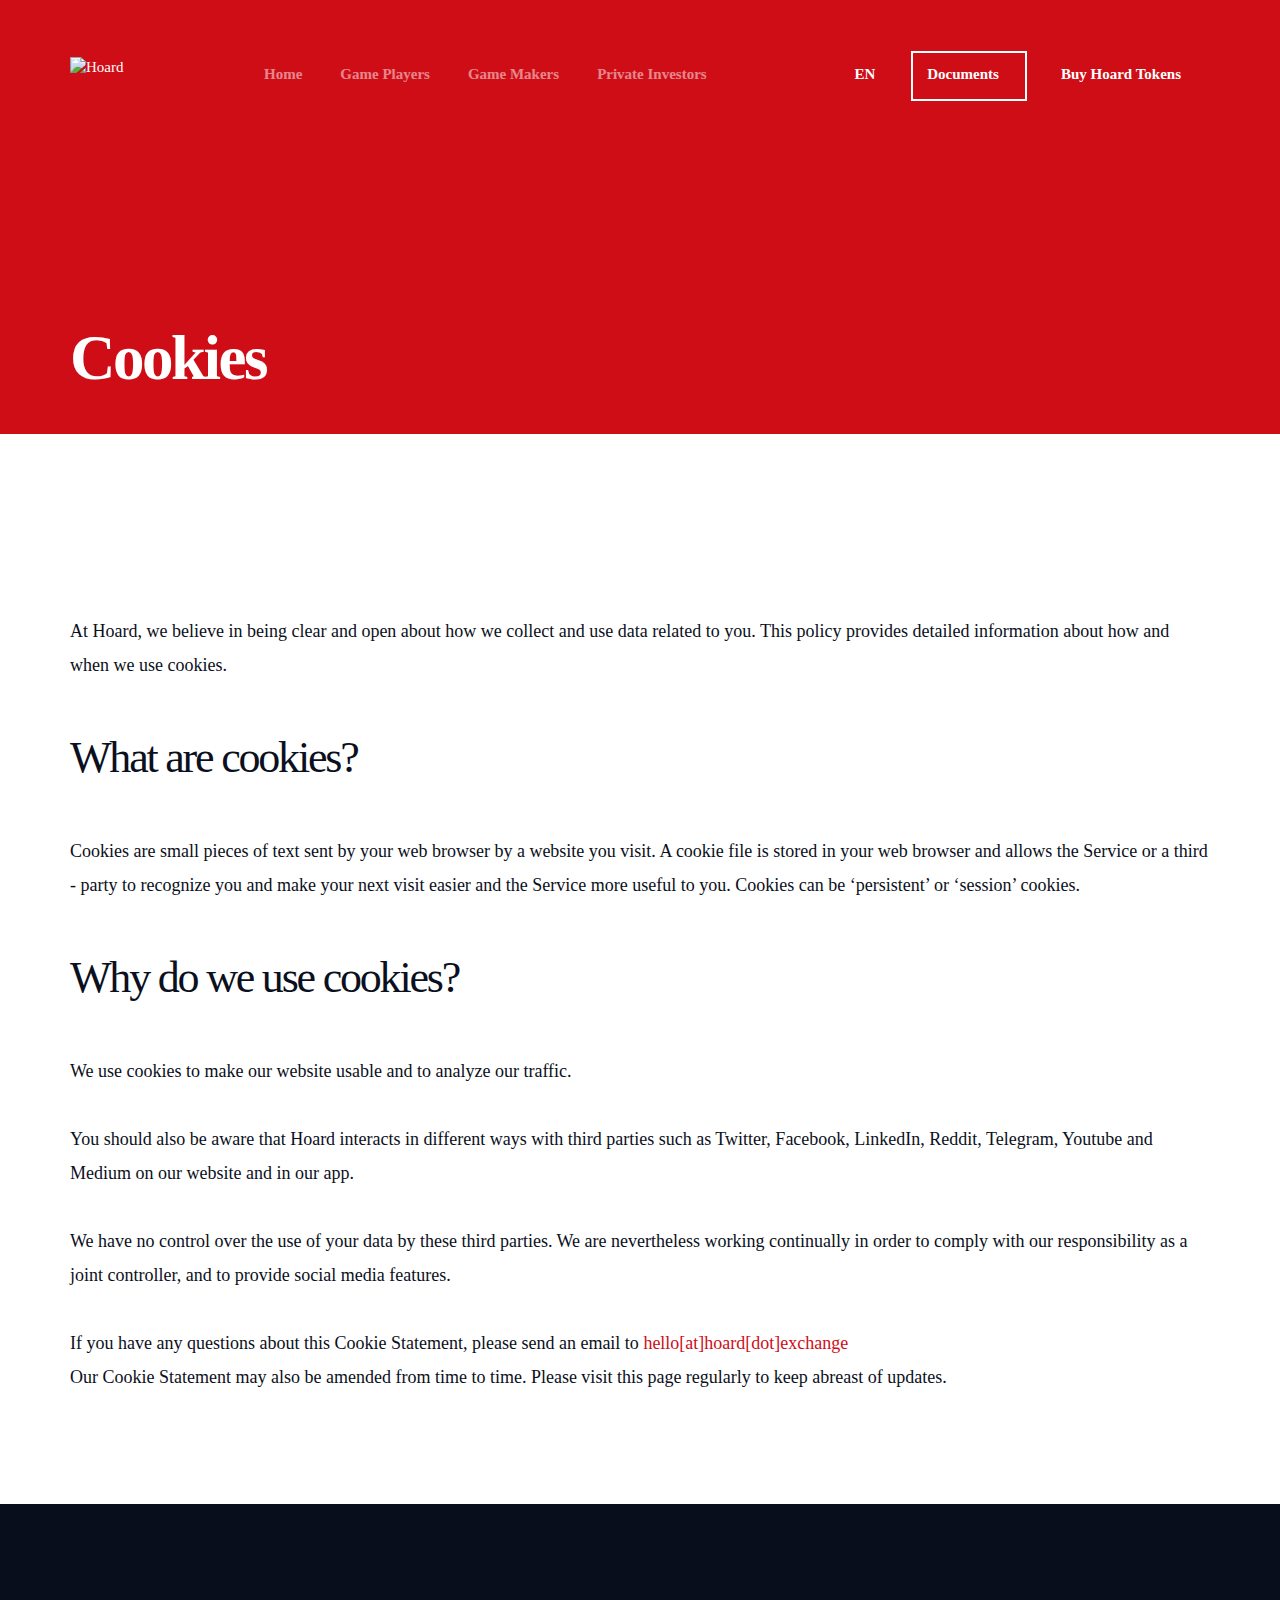
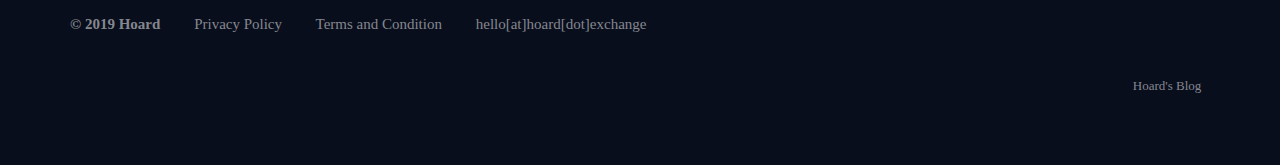
==== cookies.html @ 41c1d2f7 "Add files via upload" ====
<!DOCTYPE html>
<html lang="en">

<head>

	<!-- Google Analytics -->
	<script async src="https://www.googletagmanager.com/gtag/js?id=UA-107503996-1"></script>
	<script>
		window.dataLayer = window.dataLayer || [];
		function gtag(){dataLayer.push(arguments);}
		gtag('js', new Date());
		gtag('config', 'UA-107503996-1');
	</script>

	<meta charset="utf-8">
	<meta http-equiv="X-UA-Compatible" content="IE=edge">
	<meta name="viewport" content="width=device-width, initial-scale=1">
	<meta name="author" content="">
	<title>Hoard</title>
	
	<!-- Bootstrap Core CSS -->
	<link href="css/bootstrap.min.css" rel="stylesheet">
	<link rel="stylesheet" href="https://use.fontawesome.com/releases/v5.6.3/css/all.css" integrity="sha384-UHRtZLI+pbxtHCWp1t77Bi1L4ZtiqrqD80Kn4Z8NTSRyMA2Fd33n5dQ8lWUE00s/" crossorigin="anonymous">
	<link href="js/owlcarousel/owl.carousel.min.css" rel="stylesheet">
	<link href="js/owlcarousel/owl.theme.default.min.css" rel="stylesheet">
	<link href="js/animate-it/animations.css" rel="stylesheet">

	<link href="css/main.css" rel="stylesheet">
	<link href="css/responsive.css" rel="stylesheet">
	
	<!-- HTML5 Shim and Respond.js IE8 support of HTML5 elements and media queries -->
	<!--[if lt IE 9]>
		<script src="https://oss.maxcdn.com/libs/html5shiv/3.7.0/html5shiv.js"></script>
		<script src="https://oss.maxcdn.com/libs/respond.js/1.4.2/respond.min.js"></script>
	<![endif]-->
</head>



<body class="subpage other">

	<!-- HEAD -->
	<div class="head-additional-bg">
	<div class="head dark">

		<!-- Navigation -->
		<nav class="navbar" role="navigation" id="mainNav" data-spy="affix" data-offset-top="10">
			<div class="container">
				
				<div class="navbar-header animatedParent">
					<a class="logo animated fadeInDown" href="index.html">
						<img src="images/logo.png" alt="Hoard">
					</a>
					<a class="navbar-toggle"> 
						<img src="images/mobile_menu.svg" alt="">
					</a>
				</div>
				
				<!-- Menu -->
				<div class="collapse navbar-collapse" id="menu-collapse">
					<ul class="menu nav navbar-nav">
						<li><a href="index.html" lang="en">Home</a></li>
						<li><a href="players.html" lang="en">Game Players</a></li>
						<li><a href="devs.html" lang="en">Game Makers</a></li>
						<li><a href="invest.html" lang="en">Private Investors</a></li>
					</ul>
					<ul class="menu menu-actions nav navbar-nav">

						<li>
								<a data-toggle="dropdown"><span class="currentLangName">EN</span> <i class="glyphicon glyphicon-triangle-bottom"></i></a>
								<ul class="dropdown-menu">
									<li class="lang" data-lang="en"><a>EN</a></li>
									<li class="lang" data-lang="ch"><a>CH</a></li>
									<li class="lang" data-lang="ru"><a>RU</a></li>
									<li class="lang" data-lang="jp"><a>JP</a></li>
									<li class="lang" data-lang="ko"><a>KO</a></li>
									<li class="lang" data-lang="ar"><a>AR</a></li>
								</ul>
						</li>

						<li>
							<div class="dropdown">
								<a class="button button-sm button-border button-border-light" data-toggle="dropdown" lang="en">Documents <i class="glyphicon glyphicon-triangle-bottom"></i></a>
								<ul class="dropdown-menu">
									<li><a href="files/hoard-whitepaper.pdf" lang="en">Whitepaper</a></li>
									<li><a href="files/hoard-onepager.pdf" lang="en">Onepager</a></li>
								</ul>
							</div>
						</li>
						<li><a class="button button-sm" lang="en">Buy Hoard Tokens</a></li>
					</ul>
				</div>
				
			</div>
		</nav>
		
		
		<!-- Banner -->
		<div class="banner animatedParent">
			<div class="container animated fadeIn">
			
				<div class="row">
				
					<div class="col-lg-6">
						<h1 class="slogan">
							<span class="secondary color" lang="en">Cookies</span>							
						</h1>							
					</div>
					
				</div>

			</div>			
		</div>	
		

		
		
	</div>
	</div>
	


	<section class="plain-text">
		<div class="container font-xl">
			
			<p class="font-xl">
				At Hoard, we believe in 
				being clear and open about how we collect and use data related to you. This 
				policy provides detailed information about how and when we use cookies.			
			</p>
		
			<h2 lang="en">What are cookies?</h2>
			
			<p class="font-xl">
				Cookies are small pieces of text sent by your web browser by a website you visit. A cookie file is  stored in your web browser and allows the Service or a third - party to recognize you and make your 
				next visit easier and the Service more useful to you. Cookies can be ‘persistent’ or ‘session’ cookies.
			</p>
			
			<h2 lang="en">Why do we use cookies?</h2>
			
			<p class="font-xl">
				We use cookies to make our website usable and to analyze our traffic.<br><br>
				You should also be aware that Hoard interacts in different ways with third parties such as Twitter,
				Facebook, LinkedIn, Reddit, Telegram, Youtube and Medium on our website and in our app.<br><br>
				We have no control over the use of your data by these third parties. We are nevertheless working
				continually in order to comply with our responsibility as a joint controller, and to provide social media features.<br><br>
				If you have any questions about this Cookie Statement, please send an email to <a class="email">hello[at]hoard[dot]exchange</a> <br>
				Our Cookie Statement may also be amended from time to time. Please visit this page regularly to  keep abreast of updates.				
			</p>

		</div>
	</section>
	





	<!-- FOOTER -->
	<footer class="dark">

		<div class="links">
			<div class="container">
				<div class="row">
					<div class="col-md-8 col-copy">
						<span>&copy; 2019 Hoard</span> <a href="privacy.html" lang="en">Privacy Policy</a> <a href="cookies.html" lang="en">Terms and Condition</a> <a class="email">hello[at]hoard[dot]exchange</a>
					</div>
					<div class="col-md-4 col-social">
						<a target="_blank" href="https://facebook.com/hoardexchange"><img src="images/social-facebook.svg" alt=""></a>
						<a target="_blank" href="https://github.com/hoardexchange"><img src="images/social-github.svg" alt=""></a>
						<a target="_blank" href="https://bitcointalk.org/index.php?action=profile;u=2579857"><img src="images/social-bitcointalk.png" alt=""></a>									
						<a target="_blank" href="https://www.reddit.com/r/HoardEx"><img src="images/social-reddit.svg" alt=""></a>
						<a target="_blank" href="https://twitter.com/@hoardexchange"><img src="images/social-twitter.svg" alt=""></a>
						<a target="_blank" href="https://t.me/@hoardexchange"><img src="images/social-telegram.svg" alt="" style="max-height:18px;"></a>
						<a target="_blank" href="https://discord.gg/KqV3fXT"><img src="images/social-discord.svg" alt=""></a>
						<a target="_blank" href="https://linkedin.com/company/hoardexchange"><img src="images/social-linkedin.svg" alt=""></a>
						<a target="_blank" href="https://www.youtube.com/channel/UCPOTg9f_-N29fCFmWVMgfjg"><img src="images/social-youtube.svg" alt=""></a>
						<br><br><br>
						<a target="_blank" href="https://blog.hoard.exchange/" class="textlink"><span lang="en">Hoard's Blog</span> <img src="images/social-medium.svg" alt="" style="max-height:16px;"></a>
					</div>
				</div>

			</div>
		</div>

	</footer>




	<script src="js/jquery.js"></script> 
	<script src="https://cdnjs.cloudflare.com/ajax/libs/jquery-easing/1.4.1/jquery.easing.min.js"></script>
	<script src="js/bootstrap.min.js"></script>
	<script src="js/owlcarousel/owl.carousel.min.js"></script>
	<script src="js/animate-it/css3-animate-it.js"></script>

	<script src="js/jquery-lang/js.cookie.js" charset="utf-8" type="text/javascript"></script>
	<script src="js/jquery-lang/jquery-lang.js" charset="utf-8" type="text/javascript"></script>
	<script src="js/jquery-lang/lang-ru.js" charset="utf-8" type="text/javascript"></script>
	<script src="js/jquery-lang/lang-jp.js" charset="utf-8" type="text/javascript"></script>
	<script src="js/jquery-lang/lang-ch.js" charset="utf-8" type="text/javascript"></script>
	<script src="js/jquery-lang/lang-ko.js" charset="utf-8" type="text/javascript"></script>
	<script src="js/jquery-lang/lang-ar.js" charset="utf-8" type="text/javascript"></script>
	
	<script src="js/main.js"></script> 


</body>


</html>
---- css/main.css ----
/* ----------------------------------------------------------------------------------------------------------------------------- */
/* TYPO */
/* ----------------------------------------------------------------------------------------------------------------------------- */


@font-face {
    font-family: Sofia;
    src: url("../fonts/Sofia_Pro_Regular.otf") format("opentype");
}
@font-face {
    font-family: Sofia;
    font-weight: 600;
    src: url("../fonts/Sofia_Pro_SemiBold.otf") format("opentype");
}
@font-face {
    font-family: Sofia;
    font-weight: 900;
    src: url("../fonts/Sofia_Pro_Bold.otf") format("opentype");
}



.font-m {
	font-size: 13px;
}
.font-l {
	font-size: 15px;
	line-height: 32px;
}
.font-xl {
	font-size: 18px;
	line-height: 34px;
}
.font-xxl {
	font-size: 40px;
	letter-spacing: -0.022em;
}



.semi-bold {
    font-weight: 600;
}
.bold, .strong {
    font-weight: 900;
}


.header-mixed {
	margin-bottom: 50px;
}
.header-mixed h2 {
	margin-bottom: -25px;
}



h1 {
	font-size: 63px;
	letter-spacing: -0.05em;
}
h2 {
	font-size: 44px;
	line-height: 52px;
	letter-spacing: -0.05em;
}
h3 {
	font-size: 28px;
	line-height: 36px;
	font-weight: 600;
	letter-spacing: -0.025em;
}
h4 {
	font-size: 26px;
	line-height: 32px;
	letter-spacing: -0.025em;
}



.h5-muted {
	line-height: 24px;
	font-size: 14px;
	letter-spacing: 0.2em;
	color: #C2C3C7;	
	text-transform: uppercase;
	font-weight: 900;
}
.h5-muted-square {
	line-height: 10px;
	font-size: 14px;
	letter-spacing: 0.2em;
	color: #C2C3C7;	
	text-transform: uppercase;
	font-weight: 900;
	height: 10px;
	border-left: 4px solid #CE0D17;
	padding-left: 18px;
	margin-bottom: 30px;
}




p {
	line-height: 37px;
	font-size: 17px;
}


.dark, .dark a {
	color: #fff;
}




.color, em {
	color: #CE0D17;
}
em {
	font-style: normal;
}
.muted-1 {
	color: #0B1020;
	opacity: 0.7;
}
.muted-2 {
	color: #85878F;
}
.muted-3 {
	color: #C2C3C7;
}









/* ----------------------------------------------------------------------------------------------------------------------------- */
/* GLOBAL */
/* ----------------------------------------------------------------------------------------------------------------------------- */

html, body {
	font-family: 'Sofia';
	webkit-tap-highlight-color: #f00;
	line-height: 20px;
	font-size: 15px;
	color: #0B1020;
	background: none;
}
body { 
	font-size: 100%; 
}
::-moz-selection {
  text-shadow: none;
  background: #CE0D17;
	color: #fff;
}
::selection {
  text-shadow: none;
  background: #CE0D17;
	color: #fff;
}
img::selection {
  background: transparent;
}
img::-moz-selection {
  background: transparent;
}
img { 
	max-width: 100%; 
	height: auto;  
	border: 0; 
	-ms-interpolation-mode: bicubic; 
	transition:all 0.3s ease-in-out 0s; 
	-webkit-transition:all 0.3s ease-in-out 0s; 
}
a {
	cursor: pointer;
	color: #CE0D17;
	text-decoration: none;
	transition: all 0.3s; 
	-webkit-transition: all 0.3s; 
}
a:hover {
	color: #CE0D17;
}


.no-transition {
  -webkit-transition: height 0.01s !important;
  -moz-transition: height 0.01s !important;
  -ms-transition: height 0.01s !important;
  -o-transition: height 0.01s !important;
  transition: height 0.01s !important;
}





/* ----------------------------------------------------------------------------------------------------------------------------- */
/* COMMON ELEMENTS */
/* ----------------------------------------------------------------------------------------------------------------------------- */


button {
	border: none;
}



/* --------- BUTTONS --------- */
.text-link {
	font-size: 15px;
	letter-spacing: 0.15em;
	font-weight: 900;
	text-transform: uppercase;
	padding-bottom: 8px;
	border-bottom: 1px dotted #CE0D17;
	display: inline-block;
	cursor: pointer;
}
.text-link:hover {
	border-bottom: 3px solid #CE0D17;
	text-decoration: none;
	transition: all 0.1s; 	
	-webkit-transition: all 0.1s;
	margin-bottom: -2px;
}




.button {
	display: inline-block;
	height: 50px;
	font-weight: 900;
	padding: 15px 23px 14px 23px;
	color: #fff;
	font-size: 18px;
	background: #CE0D17;
	cursor: pointer;
	transition: 0.5s all;
}
.button:hover {
	color: #fff;
	text-decoration: none;
	background-color: #000;
}


.button-light {
	background: #fff;
	color: #CE0D17 !important;
}
.button-light:hover {
	background: #000;
	color: #fff;
}


.button-border {
	border: 2px solid #CE0D17;
	background: none;
	color: #CE0D17;
}
.button-border-light {
	border: 2px solid #fff;
	color: #fff;
}
.button-border:hover {
	background: #CE0D17;
	color: #fff;
}

.button-arrow-right {
	background: url('../images/button-arrow-right.svg') right 24px top 52% no-repeat #CE0D17;
	padding-right: 104px;
}
.button-arrow-right:hover {
	animation: ButtorArrowLeftRight 1s linear infinite;	
}
.button-arrow-down {
	background: url('../images/button-arrow-down.svg') right 24px top 52% no-repeat #CE0D17;
	padding-right: 104px;
}
.button-arrow-down:hover {
	animation: ButtorArrowUpDown 1s linear infinite;	
}




.button-xxl {
	min-height: 79px;
	height: auto;
	font-size: 26px;
	font-weight: 600;
	letter-spacing: -0.04em;
	padding: 27px 130px 26px 130px;
}
.button-sm {
	font-size: 15px;
	font-weight: 600;
	padding-top: 13px !important;
}
.button-border.button-sm {
	padding-top: 11px  !important;
}



/* dorpdown button */
.nav .open > a, .nav .open > a:focus, .nav .open > a:hover {
	background: inherit;
	border-color: inherit;
}
.dropdown-menu {
	border-radius: 0;
	background: #CE0D17;
	margin-left: 10px;
	padding: 3px 0 4px 0;
	box-shadow: none !important;
	left: auto;
	right: 0;
}
.menu .dropdown-menu {
	margin-right: 10px;
}
.dropdown-menu li a,
.menu .dropdown-menu li a {
	margin: 0;
	padding: 15px 20px;
	font-weight: 600;
	color: #fff;
}
.dropdown-menu li a:hover {
	color: #fff;
	background: #AE0808;
}
.dropdown i {
	font-size: 8px;
	margin-left: 2px;
	vertical-align: 19%;
}



@keyframes ButtorArrowLeftRight {
  0%, 100% {
		background-position: right 24px top 52%;
  }
  50% {
		background-position: right 14px top 52%;
  }
}
@keyframes ButtorArrowUpDown {
  0%, 100% {
		background-position: right 24px top 42%;
  }
  50% {
	background-position: right 24px top 62%;
  }
}







/* --------- FORMS --------- */
input {
	border: 2px solid #F4F4F5;
	height: 60px;
	color: #0B1020;
	font-size: 15px;
	padding: 24px;
	margin: 0 16px 32px 0;
}



/* --------- BOX 3D --------- */
.box3d {
  position: relative;
	margin-bottom: 70px;
	display: block;
}
.box3d:after,
.box3d:before {
  content: '';
  position: absolute;
}
.box3d:after {
  width: 100%;
  height: 20px;
  left: 10px;
  bottom: 0;
  transform: translatey(100%) skewx(45deg);
  background: #E0E2E5;
}
.box3d:before {
  width: 20px;
  height: 100%;
  right: 0;
  transform: translatex(100%) skewy(45deg);
  top: 10px;
  background: #f9f6f6;
}
.box3d:hover:before,
.box3d:hover:after {
	transition:all 0.2s; 
	-webkit-transition:all 0.2s; 
  background: #CE0D17;
}
.box3d:hover:before {
  background: #FF4040;
}
.box3d .content {
	padding: 40px 30px;
}

.box3d h4 {
	font-weight: 600;
	line-height: 26px;
	padding-bottom: 8px;
}
.box3d h4.primary {
	font-weight: 900;
	color: #CE0D17;
}
.box3d .text-link {
	margin-top: 50px;
}

/* color */
.box3d-color {
	border-left: 1px solid #faf8f8;
	border-top: 1px solid #faf8f8;
}
.box3d-color:before {
  background: #FF4040;
}
.box3d-color:after {
  background: #CE0D17;
}
.box3d-color:hover:before {
  background: #FF4040;
}










/* --------- MODAL --------- */
.modal {
	text-align: center;
	z-index: 20002;
}
.modal-backdrop {
	z-index: 20001
}
.modal-dialog {
	text-align: center;
	display: inline-block;
	width: auto;
	max-width: 60vw;
	margin-top: 10vh;
}
.modal.modal-processStepsExist .modal-dialog {
}
.modal-backdrop.in {
	opacity: 0.9;
	background: #0B1020;
}
.modal-content {
	box-shadow: none;
	border: none;
	background: none;
	padding: 0;
	margin: 0;
}
.modal-body {
	margin: 0 auto;
	padding: 0;
	width: 100%;
}
.modal-header {
	padding: 0;
	border: none;
	min-height: 0;
}
.close-modal {
  position: fixed !important;
  width: 52px;
  height: 52px;
  background-color: transparent;
  top: 15px;
  right: 15px;
  cursor: pointer;
	z-index: 10000000;
	background: #CE0D17;
	border-radius: 80px;
}
.close-modal .lr {
  height: 35px;
  width: 3px;
  margin-left: 25px;
	margin-top: 8px;
  background-color: #fff;
  -ms-transform: rotate(45deg);
  -webkit-transform: rotate(45deg);
  transform: rotate(45deg);
  z-index: 1051;	
}
.close-modal .lr .rl {
  height: 35px;
  width: 3px;
  background-color: #fff;
  -ms-transform: rotate(90deg);
  -webkit-transform: rotate(90deg);
  transform: rotate(90deg);
  z-index: 1052;
}
.close-modal:hover .lr {
  transition: all 0.25s;
	-webkit-transition: all 0.25s;
  -ms-transform: rotate(225deg);
  -webkit-transform: rotate(225deg);
  transform: rotate(225deg);
}

.modal-white .modal-dialog {
	background: #fff;
	padding: 60px 30px 60px 30px;
	width: 100%;
}

/* coming soon modal */
.soon-msg {
	max-width: 740px;
}
.soon-msg h2 {
	padding-bottom: 60px;	
}
.soon-msg p {
	line-height: 32px;
	padding-bottom: 20px;	
}
.soon-msg .col-social {
}
.soon-msg .col-social a {
	margin: 10px;	
}
.soon-msg .col-social a img {
	height: 20px;
}



/* subscribe modal */
#mc_embed_signup {
	text-align: left;
}
#subscribeModal .modal-dialog, 
#subscribeModal .mailBox
{
	background: #CE0D17;
	padding-top: 30px;
	text-align: left;
}




/* video modal */
.modal video {
	width: 100%;
}
.video-container {
	position: relative;
	padding-bottom: 56.25%;
	padding-top: 30px; height: 0; overflow: hidden;
}

.video-container iframe,
.video-container object,
.video-container embed {
	position: absolute;
	top: 0;
	left: 0;
	width: 100%;
	height: 100%;
}
#videoModal .modal-dialog {
	max-width: 100vw;
	width: 100%;
/*	padding: 10px;
	margin-left: 10px;
	margin-right: 10px;*/
	background: #eee;
	max-width: 1200px;
}





/* --------- TABS --------- */
.nav-tabs {
	margin-bottom: 20px;
	border-bottom: 4px solid #F4F4F5;
}
.nav-tabs > li {
	display: inline-block;
	float: none;
	background: none;
	margin: 0 20px;
	margin-bottom: -4px;
	transition: color 0.3s ease;
	-webkit-transition: color 0.3s ease;
}
.nav-tabs > li:first-child {
}
.nav-tabs > li > a {
	border: none;
	padding: 20px 0;
	color: #85878F;
	transition: color 0.3s ease;
	-webkit-transition: color 0.3s ease;
}
.nav-tabs > li.active {
	border-bottom: 4px solid #CE0D17;
	font-weight: 900;
}
.nav-tabs > li.active a {
	color: #000 !important;
}
.nav-tabs > li.active > a, 
.nav-tabs > li:hover > a 
{
	background: none !important;
	border: none !important;
	box-shadow: none !important;
	opacity: 1;
	color: inherit;
}




/* --------- SIDE NAV --------- */
.nav-side {
	margin-bottom: 40px;
}
.nav-side li {
	border-left: 4px solid #F4F4F5;
}
.nav-side li.active {
	border-left: 4px solid #CE0D17;
}
.nav-side li a {
	padding: 15px 0px 15px 20px;
	font-weight: 400;
	color: #85878F;
}
.nav-side li.active a {
	color: #0B1020;
	font-weight: 900;
}
.nav-side li a:hover, 
.nav-side li a:focus,
.nav-side li a:active
{
	background: none;
}
.nav-side li:hover a {
	color: #000;	
}


/* --------- LISTS --------- */
ul.bullet {
  list-style:none;
  padding-left: 0;
	margin-left: 26px;
}

ul.bullet li {
	list-style: none;
	margin-bottom: 13px;
}
ul.bullet li:before {
	content: '';
	display: inline-block;
	height: 1em;
	width: 26px;
	margin-left: -26px;
	background: url(../images/list-bullet-2.svg) left 5px no-repeat;
}



ul.clean {
  list-style:none;
	padding: 0;
	margin: 0;
}

ul.clean li {
	list-style: none;
	min-height: 40px;
	padding-bottom: 20px;
}






/* --------- OWL SLIDER --------- */
.owl-theme .owl-dots, .owl-theme .owl-nav {
	text-align: left;
	padding-left: 15px;
}
.owl-theme.owl-center .owl-dots, .owl-theme .owl-nav {
	text-align: center;
	padding-left: 0;
}
.owl-theme .owl-dots .owl-dot span {
	background: #CE0D17;
	opacity: 0.2;
}
.owl-theme .owl-dots .owl-dot.active span, .owl-theme .owl-dots .owl-dot:hover span {
	background: #CE0D17;
	opacity: 1;
}
.owl-theme .slide .pic {
	overflow: hidden;
}
.owl-theme .slide:hover img {
  -webkit-transition: 0.5s linear;
  transition: 0.5s linear;
  -webkit-transform: scale(1.1);
          transform: scale(1.1);
}










/* ----------------------------------------------------------------------------------------------------------------------------- */
/* HEAD & NAVIGATION */
/* ----------------------------------------------------------------------------------------------------------------------------- */

.head {
	background: url(../images/head-bg.svg) center bottom no-repeat;
	background-size: cover;
	color: #fff;
	position: relative;
}
.mainpage .head {
	padding-bottom: 185px;
}






/* Navbar */
.navbar {
	margin: 0;
	background: url(../images/head-bg.jpg) center -1px no-repeat;
	font-size: 15px;
	z-index: 1000;
	border-radius: 0;
	width: 100%;
}
.affix {
	transition: all 1s;
	-webkit-transition: all 1s;
}
.navbar.affix-top, .subpage .navbar.affix-top {
	margin-bottom: -100px;
}
.navbar.affix {
	top: 0;
/*	opacity: 0.95;*/
	background: #080C18;
	z-index: 20000;
}
.navbar.affix .container {	
	margin-top: -25px;
	margin-bottom: 25px;
}
.logo {
	float: left;
	height: 40px;
	width: 120px;
	margin-top: 54px;
}
.navbar-toggle {
	margin-top: 38px;
	margin-right: 17px;	
	padding: 0;
	z-index: 2;
}


/* Menu */
.menu {
	margin-left: 50px;
	margin-top: 53px;
	font-weight: 600;
}
.menu li a {
	padding: 10px 14px;
	margin-left: 10px;
	color: #fff;
}
.menu > li > a:focus, 
.menu > li > a:hover {
	background: none;
}
.menu li.active a {
	color: #CE0D17;
}
.menu-actions {
	margin-left: 0;
	float: right;
}
.menu-actions i {
	font-size: 8px;
	margin-left: 2px;
	vertical-align: 19%;
}


.menu .button {
	margin-top: -3px;
}
.menu .button:hover {
	background: #CE0D17;
}
.menu .button-border {
	margin-right: 10px;
}
.menu .button-border:hover {
	background: none;
}



/* VERSION: SUBPAGE */
.players .head {
	background: url(../images/players-head-bg.jpg) right top no-repeat #CE0D17;
	min-height: 688px;
}
.devs .head {
	background: url(../images/devs-head-bg.jpg) right top no-repeat #CE0D17;
	min-height: 688px;
}
.invest .head {
	background: url(../images/invest-head-bg.jpg) right top no-repeat #CE0D17;
	min-height: 688px;
}
.other .head {
  background: #CE0D17;
}
.subpage .navbar {
	margin: 0;
	background: none;
	font-size: 15px;
	z-index: 1000;
	border-radius: 0;
	width: 100%;
}
.subpage .menu:not(.menu-actions) li a {
	opacity: 0.5;
}
.subpage .menu li.active a {
	opacity: 1;
	color: #fff;
}
.subpage .navbar.affix {
	background: #CE0D17;
	opacity: 0.98;	
}












/* ----------------------------------------------------------------------------------------------------------------------------- */
/* BANNER */
/* ----------------------------------------------------------------------------------------------------------------------------- */
.banner {
	padding-top: 217px;
}
.mainpage .banner {
	background: url(../images/head-bg-gradient.svg) bottom -50px right no-repeat
}
.banner .slogan {
	line-height: 68px;
	padding-bottom: 30px;
	font-size: 51px;
	letter-spacing: -0.01em;
}
.banner em {
	font-size: 76px;
	letter-spacing: -0.02em;
	display: block;
}
.tokens h5 {
	color: #fff;
	font-size: 16px;
	margin: 40px 0 28px 5px;
}
.tokens h1 {
	padding: 0;
	margin: 0;
	letter-spacing: -0.03em;
	font-size: 57px;
}
.tokens .button {
	width: 100%;
	text-align: center;
	padding-left: 15px;
	padding-right: 15px;
	margin-top: 16px;
	letter-spacing: normal;
	font-weight: 600;
	margin: 80px 0 0px 0;
}
.tokens .approved {
	text-align: center;
	margin-top: 48px;
}
.approved span {
	font-size: 14px;
	opacity: 0.6;
	padding-left: 5px;
	line-height: 28px;
}
.banner .video {
	margin-top: 90px;
	cursor: pointer;
	position: relative;
}
.play {
	position: absolute;
	height: 64px;
	left: 18px;
	bottom: 12px;
}


.video:hover img {
	filter: brightness(115%);
  -webkit-filter: brightness(115%);	
	transition:all 0.5s; 
}
.banner .tokens {
	margin-top: 23px;
}
.partners {
	padding-top: 60px;
}
.mainpage .partners {
	margin-top: -140px;
}
.partners img {
	padding-right: 40px;
}





/* VERSION: SUBPAGE */
.subpage .banner {
	padding-top: 200px;
}
.subpage .slogan .primary {
	color: #FF9093;
	opacity: 0.9;
	font-size: 26px;
	line-height: 41px;
	padding-bottom: 10px;
}
.subpage .slogan .secondary {
	letter-spacing: -0.04em;
	line-height: 72px;
	font-size: 63px;
	color: #fff;
	font-weight: 900;
	display: block;
}
.subpage .banner .button {
	margin-top: 30px;
	height: auto;
	padding: 21px 60px 21px 60px;
	text-align: center;
}
.devs .banner .button {
	min-width: 396px;
}
.subpage .corner {
	width: 0;
	height: 0;
	border-style: solid;
	border-width: 0 0 244px 412px;
	border-color: transparent transparent #fff transparent;
	position: absolute;
	right: 0;
	bottom: 0;
}
.subpage .corner {
	position: absolute;
	right: 0;
	bottom: 0;
	text-align: right;
}
.subpage .corner .approved {
	max-width: none;
	position: absolute;
	right: 80px;
	bottom: -246px;
	width: 160px;
}
.subpage .corner .approved span {
	line-height: 16px;
	font-weight: 600;
	opacity: 0.8;
	display: block;
	margin-top: 8px;
}








/* [base64] */
/* 																																																					BODY 																																																									*/
/* [base64] */





/* ----------------------------------------------------------------------------------------------------------------------------- */
/* 0. SUBMENU */
/* ----------------------------------------------------------------------------------------------------------------------------- */

.submenuContainer {
	z-index: 10001;
	background: none;
	height: 0 !important;
	min-height: 0;
}
#main-submenu {
	margin-left: -100px;
}
#main-submenu.affix
{
	margin-left: 0px;
	transition: 0.5s all;
}
#main-submenu {
	position: fixed;
	border-left: 1px solid #FF4040;
	border-top: 1px solid #FF4040;
	left: 0;
	width: 40px;
	background: #CE0D17;
	top: 102px;
	height: 100%;
	padding-bottom: 102px;
}
#main-submenu li {
	height: 14%;
  background-color: 272829;
  width: 40px;
	position: relative;
  border-bottom: 1px solid #dd363e;
}
#main-submenu li:last-child {
  border-bottom: none;
}
#main-submenu a  {
	text-align: center;
  height: 0;
	background: none;
	font-size: 13px;
	position: absolute;
	top: 50%;
	left: 20%;
	transform: translateX(-50%) translateY(-50%) rotate(-90deg);		
	outline: none;
}
#main-submenu a span {
	text-align: center;
	color: #fff;
	white-space: nowrap;
}
#main-submenu li.active {
	background: #000;
	font-weight: normal;
	margin-left: -1px;
	transition: background 0.5s;
}
#main-submenu li.active a {
	font-weight: normal;
}


#main-submenu:after,
#main-submenu:before {
  content: '';
  position: absolute;
}
#main-submenu:after {
  width: 100%;
  height: 20px;
  left: 10px;
  bottom: 0;
  transform: translatey(100%) skewx(45deg);
  background: #FF4040;
}
#main-submenu:before {
  width: 20px;
  height: 100%;
  right: 0;
  transform: translatex(100%) skewy(45deg);
  top: 10px;
  background: #FF4040;
}


#main-submenu li:before {
  content: '';
  position: absolute;
}
#main-submenu li:before {
  width: 19px;
  height: 100%;
  right: 0;
  transform: translatex(100%) skewy(45deg);
  top: 10px;
  border-bottom: 1px solid #ff7878;
}
#main-submenu li:last-child:before  {
  border-bottom: none;;
}

#main-submenu li.active:before {
  content: '';
  position: absolute;
	transition: background 0.5s;
}
#main-submenu li.active:before {
  width: 20px;
  height: 100%;
  right: 0;
  transform: translatex(100%) skewy(45deg);
  top: 10px;
  background: #333439;
}







/* ----------------------------------------------------------------------------------------------------------------------------- */
/* 1. MANIFESTO */
/* ----------------------------------------------------------------------------------------------------------------------------- */

#manifesto {
	padding-top: 100px;
}
#manifesto .title-comment {
	width: 580px;
}
#manifesto .h5-muted-square {
	margin-top: 0;
}






.qBlock {
	background: #CE0D17;
	position: relative;
	margin-top: 100px;	
	padding-bottom: 50px;	
	min-height: 460px;
}
.qBlock .col-pic {
	padding-top: 75px;
}
.qBlock .col-txt {
	padding-top: 50px;
}
.qBlock .col-pic img {
	border-radius: 200px;
	width: 200px;
}
.qBlock h3 {
	font-weight: 500;
}
.qBlock p {
	line-height: 37px;
	margin-top: 30px;
	max-width: 500px;
}
.qBlock .col-nav {
}
.qBlock .person {
	min-height: 0;
	position: relative;
}
.qBlock .person .name {
	text-transform: uppercase;
}
.qBlock .person .sign {
	position: absolute;
	right: -60px;
	top: 25px;
}
.qBlock .nav {
	width: 40px;
	height: 40px;
	display: block;
	text-align: center;
	position: absolute;
	left: -1px;
	bottom: 0;
}
.qBlock .nav img {
	width: 100%;
}
.qBlock .nav.up {
}
.qBlock .nav.down {
	left: 50px;
}
.qBlock .nav.down img {
	width: 100%;
	transform: rotate(180deg);	
}
.qBlock .row:not(:first-child) {
	display: none;
}


.qBlock .corner-nav {
	width: 0;
	height: 0;
	border-style: solid;
	border-width: 140px 0 0 180px;
	border-color: transparent transparent transparent #fff;
	position: absolute;
	bottom: 0;
	left: 0;
}






/* ----------------------------------------------------------------------------------------------------------------------------- */
/* 2. VALUE PROPOSITION */
/* ----------------------------------------------------------------------------------------------------------------------------- */


#valueProposition {
	padding-top: 180px;
}
#valueProposition h2 {
	margin-bottom: 100px;
}
#valueProposition .col-button {
	text-align: right;
	padding-top: 20px;
	padding-bottom: 40px;	
}

#valueProposition .box3d {
	min-height: 500px;
}




/* ----------------------------------------------------------------------------------------------------------------------------- */
/* 3. PRODUCTS */
/* ----------------------------------------------------------------------------------------------------------------------------- */

#products {
	padding-top: 150px;
	clear: both;
}
#products .title-comment {
	margin-top: 32px;
}
.subpage #products .title-comment {
	margin-top: 10px;
}
#products .row-delivers {
	margin-bottom: 110px;
}


.box {
  position: relative;
	margin-bottom: 70px;
}
#products .box {
	padding-right: 32px;
}
#products .box .header {
	height: 95px;
}
#products .box .header .img-2 {
	margin-top: 7px;
}
.mainpage #products .box .header .img-3 {
	margin-top: -10px;
}
#products .box .content p {
	min-height: 238px;
	padding-top: 20px;
}


/* Video */
.section-video {
	display: block;
	margin-top: 120px;
}
.section-video .video {
	position: relative;
	cursor: pointer;
}
.section-video .play {
	position: absolute;
	height: 64px;
	right: 80px;
	left: auto;
	bottom: 40px;
}
.play span {
	text-transform: uppercase;
	letter-spacing: 0.18em;
	color: #fff;
	font-weight: 900;
	font-size: 11px;
	margin-right: -30px;
	vertical-align: 50%;
}
.play:hover {
	text-decoration: none !important;
}
.play:hover span {
	color: #CE0D17;
	transition: color 0.2s;
}
.section-video .title {
	position: absolute;
	left: 60px;
	bottom: 14px;
	width: 340px;
}
.section-video .title h2 {
	font-weight: 900;
	line-height: 44px;
}
.section-video .title .primary {
	font-size: 32px;
	font-weight: 600;
	letter-spacing: 0;
	padding-bottom: 8px;
}
.section-video .true-label {
	transform: rotate(-90deg);
	font-weight: 900;
	text-transform: uppercase;
	position: absolute;
	width: 200px;
	right: -97px;
	top: 94px;
	text-align: right;
	letter-spacing: 0.15em;
}



/* Products */
.section-productSystem {
	text-align: center;
	padding-top: 150px;
	max-width: 814px;
	margin: 0 auto;
}
.section-productSystem .pic {
	margin-top: 64px;
}
.section-productSystem .siteTabs {
	margin-top: 60px;
}
.section-productSystem .tab-pane {
	width: 520px;
	margin: 0px auto;
	padding: 40px 0;
	min-height: 340px;
}
.section-productSystem .tab-pane h4 {
	margin-bottom: 30px;
}
.section-productSystem .tab-pane p {
	margin-bottom: 40px;
}



/* Problems */
.section-problems {
	padding-top: 80px;	
}
.section-problems .title {
	text-align: center;
	padding-bottom: 55px;
}
.section-problems .box3d {
	min-height: 250px;
	cursor: pointer;
}
.section-problems .box3d h4 {
	font-weight: 900;
}
.section-problems .box3d .content {
	padding: 24px 110px 20px 50px;
	transition: .5s all;
	min-height: 250px;
}

.section-problems .box3d .content-details {
	background: #CE0D17;
	display: none;
	color: #fff;
}
.section-problems .box3d.active .content:not(.content-details) {
	display: none;
}
.section-problems .box3d.active .content-details {
	display: block;
}


.box3d .action {
	position: absolute;
	height: 100%;
	width: 0;	
	right: 0;
	top: 0;
	transition: all 0.3s; 
	background: #CE0D17;	
	letter-spacing: normal;
}
.box3d .show-solution,
.box3d .hide-solution
{
	position: absolute;
	top: 262px;
	right: -156px;
	width: 200px;
	text-align: right;
	font-weight: 600;
	font-size: 13px;
	transform: rotate(-90deg);
	transform-origin: top left;
	color: #CE0D17;
}
.box3d .hide-solution {
	display: none;
	color: #fff;
}
.box3d.active .hide-solution {
	display: block;
}
.box3d.active .show-solution {
	display: none;
}
.box3d .action .arrow {
	position: absolute;
	top: 16px;	
	right: 16px;
	width: 33px;
	height: 33px;
	max-width: none;
}
.box3d .action img.arrow {
	width: 33px;
	height: 33px;	
}
.box3d .action .arrow-2 {
	display: none;
}
.box3d.active .action .arrow {
	display: none;
	z-index: 10;
}
.box3d .action .arrow-2 {
	display: block;
	transform: rotate(0deg);
	z-index: -1;
	transition: none;
}
.box3d.active .action .arrow-2 {
	display: block;
	transform: rotate(-180deg);
	transition: .5s all;
}
.box3d:hover .action .arrow-1 {
  animation: pulse .5s ease-out;
	-webkit-animation: pulse .5s ease-out;
}

.section-problems .ornament {
	padding: 40px 0 0 60px;
}









@keyframes "pulse" {
 0% {
    transform: scale(1);
 }
 45% {
    transform: scale(1.1);
 }
 67% {
    transform: scale(1.2);
 }
 100% {
    transform: scale(1);
 }
}
@-webkit-keyframes "pulse" {
 0% {
    opacity: 0.0;
 }
 50% {
    transform: scale(0.2);
    opacity: 0.0;
 }
 62% {
    transform: scale(0.2);
    opacity: 0.05;
 }
 75% {
    transform: scale(0.6);
    opacity: 0.15;
 }
 87% {
    transform: scale(0.8);
    opacity: 0.25;
 }
 100% {
    transform: scale(1);
    opacity: 0.0;
 }
}


/* ----------------------------------------------------------------------------------------------------------------------------- */
/* 4. ROADMAP */
/* ----------------------------------------------------------------------------------------------------------------------------- */

#roadmap {
	padding-top: 100px;
	padding-bottom: 350px;
}
#roadmap h2 {
	margin-bottom: 90px;
}
.roadmap {
	border-bottom: 8px solid #F1F2F5;
	position: relative;
}
.roadmap .milestone {
	margin-bottom: -22px;
	cursor: pointer;
}
.roadmap .name {
	font-size: 20px;
	letter-spacing: -0.05em;
	font-weight: 600;
	padding-bottom: 15px;
}
.roadmap .year {
	font-size: 17px;
	letter-spacing: -0.05em;
	font-weight: 600;
	height: 40px;
}
.roadmap .milestone.active .name {
	font-size: 26px;
	color: #CE0D17;
	font-weight: 600;
	margin-top: -4px;
}
.roadmap .milestone.active .year {
	font-size: 20px;
	color: #0D0425;
	font-weight: 900;
}
.roadmap .pointer {
	margin-bottom: -20px;
}
.roadmap .node {
	height: 73px;
}
.roadmap .milestone:not(.active) .node img {
	width: 80%;
	margin-top: 10px;
}


.roadmap .milestone:hover .year,
.roadmap .milestone:hover 
{
	color: #CE0D17 !important;
	transition: all .4s; 	
}
.roadmap .milestone:not(.active):hover {
	margin-top: -5px;
}


.roadmap .details {
	width: 478px;
	margin-top: 50px;
	padding: 30px 40px 20px 40px;
	background: #CE0D17;
	position: absolute;
	color: #fff;
	text-align: left;
	z-index: 100;
	border-radius: 3px;
	display: none;
}
.roadmap .milestone.active .details {
	display: block;
}
.col-node:last-child .details {
	right: 0;
}
.roadmap .details .title {
	font-weight: 900;
	margin-bottom: 20px;
}
.milestone .emph {
	padding: 25px 15px;
	background: #000;
	margin-top: 10px;
	margin-bottom: 10px;
	position: relative;
}
.milestone .emph:after {
	bottom: 100%;
	left: 10%;
	border: solid transparent;
	content: " ";
	height: 0;
	width: 0;
	position: absolute;
	pointer-events: none;
	border-bottom-color: #000;
	border-width: 10px;
	margin-left: -10px;
}

/* ----------------------------------------------------------------------------------------------------------------------------- */
/* 5. GAMES */
/* ----------------------------------------------------------------------------------------------------------------------------- */

#games {
	padding-top: 150px;
/*	background: #F4F4F5; */
}
#games h2 {
	margin-top: 20px;
}
#games .title-comment {
	margin-top: 22px;
}

#games .game-list .col-game-desc {
	padding-left: 60px;
}
#games .game-list {
	margin-top: 80px;
  background: linear-gradient(#F7F7F8, #F7F7F8) no-repeat 25vw 0px;
	padding-top: 80px;
	padding-bottom: 40px;
}
#games .game-list .row {
	margin-bottom: 80px;
}
#games .game-list h5 {
	padding-top: 20px;
}
#games .game-list h3 {
	padding-top: 10px;
	padding-bottom: 25px;
}
#games ul.bullet {
	padding-top: 15px;
	padding-bottom: 15px;
}
#games .game-list .more {
	padding-top: 20px;
	padding-left: 120px;
}



.documentation {
	padding-top: 140px;
}
.documentation h3 {
	padding-bottom: 40px;
}
.documentation p {
	width: 390px;
	margin-bottom: 60px;
}
.documentation ul.bullet {
	margin-bottom: 30px;
}
.documentation ul.bullet li {
	font-weight: 900;
	margin-top: 10px;
}
.documentation .col-magazine {
	text-align: right;
}
.documentation .button {
	margin-bottom: 10px;
	min-width: 315px;
}
.documentation-cover {
	position: relative;
}
.documentation-cover .cover-label {
	position: absolute;
	color: #fff;
	font-size: 34px;
	font-weight: 600;
	z-index: 100;
}
.documentation-cover .label-whitepaper {
	top: 216px;
	right: 200px;
}
.documentation-cover .label-onepager {
	top: 323px;
	right: 100px;
}
.documentation-cover .label-desc {
	font-size: 8px;
	text-align: center;
	width: 200px;
	margin-left: -30px;
	left: 50%;
	line-height: 12px;
	bottom: 95px;
}










/* ----------------------------------------------------------------------------------------------------------------------------- */
/* 6. TEAM */
/* ----------------------------------------------------------------------------------------------------------------------------- */

#team {
	padding-top: 230px;
}
#team h3 {
	padding-bottom: 30px;
}
.person {
	cursor: default;
	position: relative;
	min-height: 380px;
}
.person-hidden {
	display: none;
}
.person .linkedin {
	cursor: pointer;
	position: absolute;
	right: 0;
	margin-top: 19px;
}
.person .linkedin:hover img {
	filter: brightness(20%);
  -webkit-filter: brightness(20%);
	transition: all 0.3s;
	-webkit-transition: all 0.3s;
}
.person .pic {
	position: relative;
	display: inline-block;
}
.person .name {
	font-weight: 900;
	padding-top: 20px;
}
.person .position {
	padding-top: 6px;
	padding-bottom: 30px;
}
.person .details {
	position: absolute;
	width: 100%;
	height: 100%;
	top: 0;
	display: none;
}
.person .details .overlay {
	width: 100%;
	height: 100%;
	background: #9b131a;
	mix-blend-mode: hard-light;
	cursor: pointer;
}
.person .details .desc {
	top: 50%;
	margin-top: -40px;
	text-align: center;
	position: absolute;
	color: #fff;
	width: 100%;
	padding: 20px;
	font-size: 13px;
	line-height: 18px;
}
.person:hover .details {
	display: block;
}
.person .details .desc .button {
	font-size: 15px;
	background: none;
	min-height: 50px;
	height: auto;
}
.bio-content {
	max-width: 920px;
	margin: 0px auto;
	margin-top: -40px;
	padding-right: 80px;
	text-align: left;
}

.person-more {
	cursor: pointer;
}
.person .more {
	font-size: 99px;
	cursor: pointer;
	display: block;
	position: absolute;	
	margin-top: -110px;
	padding-right: 30px;
	text-align: right;
	width: 100%;
}
.person .more .plus {
	font-size: 69px;
	vertical-align: 170%;
	margin-right: 5px;
}
.person .more:hover {
	text-decoration: none;
}

#team .team-1 {
	padding-bottom: 100px;
}





/* ----------------------------------------------------------------------------------------------------------------------------- */
/* 7. TOKENS */
/* ----------------------------------------------------------------------------------------------------------------------------- */

#tokens {
	padding-top: 230px;
}
#tokens .title-comment {
	max-width: 390px;
	padding-top: 48px;
}
#tokens .col-chart {
	padding: 0;
	padding-left: 54px;
	margin-bottom: -80px;
	margin-top: -140px;
}
#tokens .token-info .clearfix {
	margin-bottom: 20px;
}
#tokens .token-info h4 {
	margin-bottom: 50px;
}
#tokens .token-info-2 {
	padding-top: 200px;
}


#tokens .sale {	
	margin-top: 180px;
	background: url(../images/publicsale-bg.png) top right no-repeat;
}
#tokens .sale .container {
	background: #c70d17;
	padding-top: 194px;
	padding-bottom: 150px;
}
#tokens .sale .title-comment {
	max-width: 360px;
	padding-top: 38px;
	padding-bottom: 30px;
}
#tokens .sale .button-xxl {
	padding-left: 20px;
	padding-right: 20px;
	width: 100%;
	text-align: center;
}
#tokens .sale .col-api {
	text-align: right;
	padding-top: 22px;
}
#tokens .sale .h5-muted {
	padding-bottom: 20px;
}
#tokens .sale .approved {
	text-align: left;
}








/* ----------------------------------------------------------------------------------------------------------------------------- */
/* 8. NEWS */
/* ----------------------------------------------------------------------------------------------------------------------------- */




#news {
	background: #F7F7F8;
	padding-top: 100px;
	margin-top: 200px;
	padding-bottom: 100px;
}

#news h2 {
	margin-bottom: 30px;
}
a.slide {
	margin: 15px;
	display: block;
	color: #0B1020;
	text-decoration: none !important;
}
.slide .details {
	padding: 40px 30px 30px 30px;
	height: 175px;
	background: #fff;	
}
.slide .details h3 {
	margin: 0;
	height: 70px;
	line-height: 24px;
}
.slide .details p {
	color: #85878F;
}
.slide:hover .details {
	-webkit-transition: all 0.2s;
	-moz-transition: all 0.2s;
	transition: all 0.2s;	
	background: #CE0D17;
	color: #fff;
}
.slide:hover .details p {
	color: #fff !important;
}





/* ----------------------------------------------------------------------------------------------------------------------------- */
/* FOOTER */
/* ----------------------------------------------------------------------------------------------------------------------------- */
footer {
	background: #090e1d;
	padding-top: 30px;
	position: relative;
	z-index: 1000;
}

footer .links {
	margin-top: 40px;
	padding-top: 40px;
	padding-bottom: 69px;
/*	border-top: 1px solid rgba(255,255,255,0.2);*/
}
footer .links span {
	color: #85878F;
	font-weight: 900;
	margin-right: 30px;
}
footer a:hover {
	text-decoration: none;
}
footer .links .col-copy a {
	margin-right: 30px;
	color: #85878F;
}
footer .links .col-copy a:last-child {
	margin-right: 0;
}
footer .links .col-social {
	text-align: right;
}
footer .links .col-social img {
	max-height: 20px;
	max-width: 24px;
	fill: #f00;
}
footer .links .col-social a {
	margin-left: 15px;
}
footer .links .col-social a:first-child {
	margin-left: 0px;
}
footer .links .textlink {
	font-weight: normal !important;
	margin-right: 0px !important;
}
footer .links .textlink span {
	font-weight: normal !important;
	margin-right: 0px !important;
	vertical-align: -3%;
	font-size: 13px;
}
footer .textlink img {
	margin-left: 5px;
}






















/* [base64] */
/* +++++++++++++++++++++++++++++++++++++++++++++++++++++++++++++++++++++++++++++++++++++++++++++++    PLAYERS    ++++++++++++++++++++++++++++++++++++++++++++++++++++++++++++++++++++++++++++++++++++++++++++++ */
/* [base64] */

.subpage h2 {
	padding-bottom: 20px;
	margin-top: 0;
	margin-bottom: 30px;
}
.subpage section {
	padding-top: 180px;
}



/* ----------------------------------------------------------------------------------------------------------------------------- */
/* SITUATION */
/* ----------------------------------------------------------------------------------------------------------------------------- */

#situation .title-comment {
	line-height: 28px;
	width: 362px;
	padding-top: 3px;
	letter-spacing: -0.03em;
}



/* ----------------------------------------------------------------------------------------------------------------------------- */
/* PLAYERS TO PLAYERS */
/* ----------------------------------------------------------------------------------------------------------------------------- */

#players h2 {
	margin-bottom: 70px;
}
#players .nav-side {
	max-width: 231px;
}
#players ul.bullet {
	line-height: 32px;
}
#players .tab-content {
	padding-top: 17px;
	min-height: 550px;
}
#players .col-pic {
	text-align: right;
	padding-top: 30px;
}





/* ----------------------------------------------------------------------------------------------------------------------------- */
/* PLAYERS TO PLAYERS 2 */
/* ----------------------------------------------------------------------------------------------------------------------------- */

#players2 {
	background: #F4F4F5;
	padding-top: 115px;
	padding-bottom: 65px;
	margin-top: 200px;
}
#players2 h2 {
	margin-bottom: 70px;
	max-width: 700px;
}
#players2 .author {
	margin-top: 50px;
	margin-bottom: 60px;
}
#players2 .author img {
	border-radius: 100px;
	width: 50px;
	height: 50px;
}
#players2 .author .avatar {
	float: left;
	margin-right: 20px;
}
#players2 .author .name {
	padding-top: 2px;
}
#players2 .author .name div {
	margin-bottom: 7px;
}



/* HOW IT IS */
#how-it-is {
	background: url(../images/players-visu.jpg) bottom right no-repeat #CE0D17;
	min-height: 608px;
	padding: 100px 0 120px 0;
	margin-top: 180px;
}
.devs #how-it-is {
	background: url(../images/devs-visu.jpg) bottom right no-repeat #CE0D17;
}
#how-it-is p {
	line-height: 37px;
}
#how-it-is .color {
	color: #000;	
}



/* TABS - Hoard exchange*/
.players .section-productSystem .tab-pane {
	text-align: left;
	width: auto;
}
.subpage .section-productSystem ul.bullet {
	max-width: 325px;
	margin-bottom: 50px;
}





/* REAL WORLD ECONOMY */
.realEconomy {
	text-align: center;
}
.realEconomy .p1 {
	margin-bottom: 70px;
}
.realEconomy .p2 {
	margin-bottom: 40px;
}
.realEconomy .details {
	line-height: 24px;
	padding-top: 30px;
}








/* EARLY ACCESS */
#earlyAccess {
	padding: 130px 0 130px 0;
	margin-top: 100px;
	background: #CE0D17;
}
#earlyAccess .dark .color {
	color: #000;
}
#earlyAccess .col-desc {
	padding-top: 60px;
	padding-right: 70px;
}
#earlyAccess .col-desc p {
	line-height: 37px;
	margin-bottom: 70px;
}
.mailBox {
	background: #fff;
	padding: 40px 60px 40px 60px;
	min-height: 520px;
	width: 100%;
}
.mailBox input:not([type='checkbox']) {
    width: 100%;
}
.mailBox h3 {
	margin-bottom: 50px;
}

.mailBox .input-text {
	width: 100%;
	font-size: 18px;
}
.mailBox .button, 
.col-get .button 
{
	width: 100%;
	text-align: center;
	padding-left: 15px;
	padding-right: 15px;
	margin-top: 16px;
}
.col-get .button {
	margin-top: 60px;
}
#earlyAccess.earlyAccess-investors .col-get {
	padding-top: 70px;
}
#earlyAccess.earlyAccess-investors .col-get .button {
	margin-top: 0px;
}
.mailBox input.button {
	margin-top: 60px;
	padding: 0 0 8px 0;
}
.mailBox .av-checkbox {
	height: 28px;
}
.mailBox label.checkbox  {
	margin-left: 40px;
}
.mailBox .font-l {
	line-height: 26px;
}
.mailBox .col-comment {
	padding-top: 145px;
}
.mailBox .col-comment a {
	text-decoration: underline;
}
.gdprRequired {
	margin-top: 15px;
}
.gdpr-mergeRow {
	margin-top: 15px;
}
#subscribeModal h2 {
	margin-bottom: 0;
}




/* BY DEVELOPERS */
#by-devs p.title-comment {
	padding-bottom: 20px;
}
.dev-points {
	margin-top: 30px;
	line-height: 32px;
}
.dev-points .row {
	margin-bottom: 30px;
}






/* SCALABILITY */
#scalability {
	background: #CE0D17;
	min-height: 608px;
	padding: 100px 0 120px 0;
	margin-top: 180px;
}
#scalability p {
	margin-top: 60px;
	line-height: 37px;
}
#scalability .title-comment {
	line-height: 28px;
	padding-top: 64px;
}






/* MALFIESTO */
.malfiesto p {
	line-height: 37px;
	padding-bottom: 30px;
}
.malfiesto .title-comment {
	line-height: 28px;	
	padding-bottom: 40px;
}
.quote {
	font-size: 18px;
}
.quote .cite {
	padding-top: 40px;
	line-height: 29px;
	background: url(../images/quote.svg) left 20px no-repeat;
}
.quote .name {
	padding: 30px 0 0px 0;
	font-weight: 900;
}
.market img {
	margin-top: 70px;
}


/* INVESTORS - PRODUCTS */

#inv-products {}

.infographics {
	position: relative;
	margin-top: 80px;
	border: 1px solid #e8e8eb;
}
.infographics .lab {
	font-size: 24px;
	font-weight: 600;
	background: #fff;
	display: inline-block;
	padding: 10px;
	position: absolute;
	width: 300px;
	left: 50%;
	margin-left: -150px;
	z-index: 100;
}
.infographics .label-1 {
	top: -21px;
}
.infographics .label-2 {
	bottom: -16px;
}
.infographics .sidelab {
	font-size: 15px;
	transform: rotate(90deg);
	transform-origin: top left;
	position: absolute;
	font-weight: 600;
	width: 200px;
	text-align: right;
}
.infographics .sidelabel-1 {
	bottom: 210px;
	left: 30px;
}
.infographics .sidelabel-2 {
	top: 230px;
	right: -170px;
	transform: rotate(-90deg);
}
.infographics .row {
/*	background: linear-gradient(180deg, 
			rgba(0,0,0,0) calc(50% - 1px), 
			#C2C3C7 calc(50%), 
			rgba(0,0,0,0) calc(50% + 1px)
	);	 */
	padding: 110px 0;
	position: relative;
}
.infographics .name {
	margin-bottom: 30px;
	letter-spacing: -0.03em;
	font-weight: 600;
	font-size: 16px;
	height: 35px;
}
.infographics .title {
	font-size: 24px;
	line-height: 30px;
	font-weight: 600;	
	margin-top: 10px;
}


.infographics:after,
.infographics:before {
  content: '';
  position: absolute;
	z-index: 1;
}
.infographics:after {
  width: 100%;
  height: 20px;
  left: 10px;
  bottom: 0;
  transform: translatey(100%) skewx(45deg);
  border: 1px solid #E0E2E5;
}
.infographics:before {
  width: 20px;
  height: 100%;
  right: 0px;
  transform: translatex(100%) skewy(45deg);
  top: 10px;
  border: 1px solid #E0E2E5;
}



.use_cases {
	padding-top: 180px;
}
.use_cases h4 {
	margin-bottom: 50px;
}
.use_cases .row {
}





.invest-prods {
	background: #F4F4F5;
	margin-top: 80px;
}
.invest-prods h2 {
	margin-bottom: 0;
}





.plain-text ul {
	list-style: none;
	margin: 0;
	padding: 0;
	margin-bottom: 60px;
}
.plain-text {
	padding-bottom: 100px;
}
.plain-text ul li {
	list-style: none;
	margin: 0;
	padding: 0;
	padding: 15px 0;
	line-height: 30px;
}
.plain-text h2 {
	padding-top: 40px;
}
.plain-text h4 {
	padding-top: 40px;
	padding-bottom: 20px;
}


form .error {
  color: #000;
}






















/* NEWSLETTER */

#newsletter {
	padding-top: 80px;
	padding-bottom: 100px;
/*	background: #f7f7f8;*/
}
#newsletter h2 {
	padding-bottom: 20px;
}
#newsletter .title-comment {
	margin-top: 22px;
}
#newsletter input {
	width: 100%;
	margin-top: 30px;
	border: 1px solid #ccc;
	height: 50px;
	margin-bottom: 0px;
}
#newsletter button {
	padding: 13px 40px 14px 40px;
	margin-top: 30px;
	margin-bottom: 20px;
}
#newsletter #errorSubscribe, #newsletter #successSubscribe {
	border: none;
	background: none;
	padding: 0;
	margin-top: 15px;
	margin-bottom: -15px;
	font-family: 'Sofia';
	font-size: 18px;
	color: #CE0D17;
	font-weight: 600;
	line-height: 1.3333;
	border-radius: 0;
}

#newsletter #successSubscribe {
	color: #fff;
	background: #000;
	padding: 20px;
}









/* Bar Chart */
.barChart {
	position: relative;
}
.chartTitle {
	position: absolute;
	display: block;
	right: 0;
	top: 15px;
	text-align: right;
	width: 200px;
	line-height: 32px;
	word-spacing: 200px; 	
}
.barChart .column {
	float: left;
	width: 76px;
	position: relative;	
	height: 356px;
	text-align: center;
}
.barChart  .bar {
	width: 60px;
	margin-left: -30px;
	border-radius: 2px;
	left: 50%;
	background: #ce1d2e;
	border-right: solid 10px #ed1d2f;
	bottom: 0;
	position: absolute;
}
.barChart .title {
	font-weight: 600;
	letter-spacing: -0.014em;
	font-size: 13px;
	line-height: 16px;
}
.barChart .title-top {
	word-spacing: 72px; 	
	margin-top: -49px;
	margin-left: 5px;
	color: #CE0D17;
}
.barChart .title-bottom {
	position: absolute;
	bottom: -120px;
	height: 100px;
}

.barChart-appendix {
	text-align: right;
	margin-top: 150px;
	font-size: 9px;
	clear: both
}








/* ----------------------------------------------------------------------------------------------------------------------------- */
/* LANGUAGE SPECIFIC */
/* ----------------------------------------------------------------------------------------------------------------------------- */




/* JP */
.lang-jp body {
	font-family: 'Sofia', 'ヒラギノ角ゴ Pro W3', 'Hiragino Kaku Gothic Pro', 'Osaka', 'メイリオ', 'Meiryo', 'ＭＳ Ｐゴシック', 'MS PGothic', 'Helvetica Neue', 'Helvetica', Arial, sans-serif;
}
.lang-jp .navbar, 
.lang-jp .navbar .button-sm
{
	font-size: 13px;
}
.lang-jp .font-l {
	font-size: 14px;
	line-height: 32px;
}
.lang-jp .font-xl {
	font-size: 16px;
	line-height: 34px;
}
.lang-jp .font-xxl {
	font-size: 30px;
	letter-spacing: -0.022em;
}
.lang-jp .banner .slogan {
	font-size: 40px;
}
.lang-jp .banner .slogan em {
	font-size: 70px;
}
.lang-jp .section-video .title h2 {
	font-size: 28px;
}
.lang-jp .roadmap .name {
	font-size: 18px;
}
.lang-jp .documentation-cover .cover-label:not(.label-desc) {
	font-size: 28px;
}





/* CH */
.lang-ch body {
	font-family: 'Sofia', '华文细黑', 'STXihei', 'PingFang TC', '微软雅黑体', 'Microsoft YaHei New', '微软雅黑', 'Microsoft Yahei', '宋体', 'SimSun', 'Helvetica Neue', 'Helvetica', Arial, sans-serif;
}
.lang-ch #valueProposition h4.font-xl {
	font-size: 16px;
	line-height: 34px;
}
.lang-ch #products h2 {
	word-break: keep-all;
}
.lang-ch #earlyAccess h2 {
	word-break: keep-all;
}



/* KO */
.lang-ko body {
	font-family: 'Sofia', 'Apple SD Gothic Neo', 'NanumBarunGothic', '맑은 고딕', 'Malgun Gothic', '굴림', 'Gulim', '돋움', 'Dotum', 'Helvetica Neue', 'Helvetica', Arial, sans-serif;
}
.lang-ko {
	word-break: keep-all;
}
.lang-ko .banner .slogan {
	font-size: 40px;
}
.lang-ko .nav-tabs > li {
	margin: 0 13px;
}



/* RU */
.lang-ru body {
	font-family: 'Sofia', 'Charcoal', 'Geneva', 'Helvetica Neue', 'Helvetica', Arial, sans-serif;
}
.lang-ru h4 {
	font-size: 22px;
}
.lang-ru .font-l {
	font-size: 14px;
	line-height: 32px;
}
.lang-ru .font-xl {
	font-size: 16px;
	line-height: 34px;
}
.lang-ru .font-xxl {
	font-size: 30px;
	letter-spacing: -0.022em;
}
.lang-ru .menu li a {
	padding-left: 10px;
}
.lang-ru .soon-msg h2 span {
	display: block;
}
.lang-ru .barChart .title-bottom {
	writing-mode: tb-rl;
	display: block;	
	height: 80px;
	text-align: left;
	margin-left: 20px;
}




/* AR */
.lang-ar body {
	font-family: 'Sofia', 'Geeza Pro', 'Helvetica Neue', 'Helvetica', Arial, sans-serif;
	direction: rtl;
	text-align: right;
}
.lang-ar [class^="col-"]  {
  float: right !important;
}

.lang-ar .menu li a {
	padding: 10px 12px;
}
.lang-ar .subpage .banner .col-lg-6 {
	float: left !important;
}
.lang-ar .play {
	direction: ltr;
}
.lang-ar .partners img {
	padding-right: 0;
	padding-left: 40px;
}

.lang-ar .h5-muted-square {
	padding-right: 18px;
	padding-left: 0;	
	border-left: 0;
	border-right: 4px solid #CE0D17;
}
.lang-ar .owl-carousel,
.lang-ar .submenuContainer
{
	direction: ltr !important;
	text-align: left;
}
.lang-ar ul.bullet {
	margin-left: 0;
	margin-right: -40px;
}
.lang-ar ul.bullet li:before {
	content: '';
	display: inline-block;
	height: 1em;
	width: 10px;
	margin-left: 10px;
	background: url(../images/list-bullet-2.svg) left 5px no-repeat;
}
.lang-ar .person .linkedin {
	right: auto;
	left: 0;
}
.lang-ar #tokens .sale .approved {
	text-align: right;
}
.lang-ar #games .game-list {
	background: #f7f7f8;
}
.lang-ar .close-modal {
	direction: ltr;
}
.lang-ar #valueProposition .col-button {
	text-align: left;
}
---- css/responsive.css ----
@media (max-width: 1200px) {
	
	/* common MOB */
	p {
		font-size: 16px;
		line-height: 32px;
	}
	.font-xxl {
		font-size: 20px;
	}
	.font-xl {
		font-size: 18px;
		line-height: 28px;
	}
	.font-l {
		font-size: 15px;
		line-height: 28px;
	}
	.font-m {
		font-size: 13px;
		line-height: 28px;
	}
	h1 {
		font-size: 32px;
	}
	h2 {
		font-size: 32px;
		line-height: 38px;
	}
	.subpage h2 {
		padding-bottom: 0;
	}
	h3 {
		font-size: 26px;
		line-height: 28px;
	}
	h4 {
		font-size: 24px;
		line-height: 28px;
	}
	h5 {
		font-size: 22px;
		line-height: 32px;
	}

	.button {
		width: 100%;
		margin-left: 0;
		margin-right: 0;
		text-align: center;
	}	
	.button-xxl	{
		padding: 15px 0 0 0;
		font-size: 16px;
		min-height: 50px;
	}

	.title-comment {
		width: 100% !important;
		min-width: 0 !important;
	}

	.h5-muted {
		font-size: 12px;
		line-height: 15px;
	}
	.h5-muted-square {
		line-height: 15px;
		padding-bottom: 15px;
	}
	
	
	
	/* head & navbar MOB */
	.navbar.affix-top {
		margin-bottom: 0;
	}
	.navbar.affix .container {	
		margin-top: -15px;
		margin-bottom: 15px;
	}	
	.head {
		background-position: bottom;
	}
	.logo {
		margin-left: 15px;
		margin-top: 38px;
		width: 90px;
		position: relative;
		z-index: 2;
	}
	.subpage .head {
		text-align: center;
	}
	.subpage .corner {
		border: none;
	}
	.subpage .corner img {
		right: 15px;
		bottom: 30px;		
	}
	
	/* menu MOB */
	.menu {
		font-size: 18px;
		padding-top: 20px;
	}
	.menu .button {
		margin: 10px 25px 0 25px;
		width: auto;
	}
	
	
	/* banner MOB */
	.banner {
		padding-top: 70px;
	}
	.subpage .banner	{
		padding-top: 150px;
	}
	.subpage .slogan .secondary {
		font-size: 47px;
		display: block;
		padding: 20px 0 0px 0;
		line-height: 56px;
	}
	.banner .primary {
		font-size: 32px;
		margin-bottom: 0;
		line-height: 20px;
	}
	.banner .secondary {
		margin-top: 0;
		font-size: 50px;
	}
	.subpage .banner .button {
		min-width: 0;
	}
	

	/* box 3d */
	.box3d {
		margin-bottom: 50px;
	}
	.box3d:after {
		height: 15px;
		left: 7px;
	}
	.box3d:before {
		width: 15px;
		top: 8px;
	}

	
	/* tabs */
	.nav-tabs {
		border-bottom: none;
	}
	
	.nav-tabs > li, 
	.nav-tabs > li:first-child {
		margin: 0 0 10px 0;
		display: block;
	  border-bottom: 4px solid #F4F4F5; 
	}
	.nav-tabs > li > a {
		padding-bottom: 6px;
	}



	/* ----------------------------------------------------------------------------------------------------------------------------- */
	/* 1. MANIFESTO */
	/* ----------------------------------------------------------------------------------------------------------------------------- */
	#manifesto .title-comment	{
		font-size: 15px;
	}
	.qBlock {
		padding: 0px 40px;
		text-align: center;
	}
	.qBlock p {
		max-width: none;
		line-height: 26px;
		margin-top: 20px;
		font-size: 15px;
	}
	.qBlock .col-pic {
		padding-top: 15px;
	}
	.qBlock .col-pic img {
		width: 140px;
	}
	.qBlock .col-txt {
		padding-top: 10px;
		padding-bottom: 10px;
	}
	.qBlock .corner-nav {
		display: none;
	}
	.qBlock .navigation {
	}
	.qBlock .sign {
		display: none;
	}
	.qBlock .navigation .nav {
		position: absolute;
		left: 40px;
		top: 82px;
	}
	.qBlock .navigation .nav.down {
		left: auto;
		right: 40px;
	}
	
	
	
	/* ----------------------------------------------------------------------------------------------------------------------------- */
	/* 2. VALUE PROPOSITION */
	/* ----------------------------------------------------------------------------------------------------------------------------- */

	#valueProposition {
	}
	#valueProposition h2 {
		margin-bottom: 20px;
	}
	.col-button {
		text-align: center;
	}
	#valueProposition .box3d {
		margin-right: 20px;
	}




	/* ----------------------------------------------------------------------------------------------------------------------------- */
	/* 3. PRODUCTS */
	/* ----------------------------------------------------------------------------------------------------------------------------- */
	
	#products {
		padding-top: 70px;
	}
	#products .row-delivers {
		margin-bottom: 60px;
	}
	#products .box .content p	{
		min-height: 0;
		margin-bottom: 30px;		
	}
	#products .text-link {
		margin-bottom: 20px;
	}
	.section-video .true-label {
		display: none;
	}
	.section-video .title {
		left: 0;
		top: -100px;
		width: auto;
	}
	.section-video .title .primary {
		font-weight: 600;
		font-size: 20px;
		padding-bottom: 8px;
	}
	.section-video .title h2 {
		font-weight: 600;
		line-height: 20px;
		color: inherit;
		display: block;
		width: 100%;
	}
	.section-video .play {
		bottom: 30%;
	}
	.section-video .video	> img {
		min-height: 200px;
	}
	
	
	.section-productSystem h2 {
		margin: 0;
	}
	.section-productSystem .pic {
		margin-top: 40px;
	}
	.section-productSystem .tab-pane {
		width: auto;
	}
	
	/* Problems */
	.section-problems {
		padding-top: 20px;	
	}
	.section-problems .ornament {
		display: none;
	}
	.section-problems .title {
		text-align: left;
	}
	.section-problems .box3d {
		margin-left: -15px;
		margin-bottom: 40px;
		border-color: #f2ebeb;		
	}
	.section-problems .box3d .content {
		padding: 20px 70px 30px 15px;
	}
	.section-problems .box3d .content br {
		display: none;
	}
	.box3d .action {
		top: 10px;
	}





	/* ----------------------------------------------------------------------------------------------------------------------------- */
	/* 4. ROADMAP */
	/* ----------------------------------------------------------------------------------------------------------------------------- */
	
	#roadmap {
		padding-bottom: 0;
	}
	
	.roadmap {
		border: none;
	}
	.roadmap .col-offset {
		display: none;
	}
	.roadmap .details {
		width: auto;
		position: relative;
	}
	.roadmap .milestone {
		margin-bottom: 20px;
	}
	.roadmap .name {
		padding-bottom: 0;
	}
	.roadmap .col-node {
		float: none;
		width: 100%;
	}
	.roadmap .pointer {
		margin: 0;	
	}
	.roadmap .node {
		height: 0;
		padding-bottom: 100px;
	}
	.roadmap .milestone .node img {
		margin-top: -36px !important;
		width: 200px !important;
	}
	
	.roadmap .milestone.active .name {
		font-size: 20px;
	}
	.roadmap .milestone.active .year {
		font-size: 17px;
	}
	.roadmap .details {
		margin-top: -30px;
		padding: 20px 30px 10px 30px;
	}
	
	.roadmap .milestone:not(.active):hover {
		margin-top: 0px;
	}
	.roadmap .milestone:hover .node img {
				-webkit-filter: grayscale(100%) brightness(28%) sepia(100%) hue-rotate(-55deg) saturate(700%) contrast(2);
				filter: grayscale(100%) brightness(28%) sepia(100%) hue-rotate(-55deg) saturate(700%) contrast(0.8);
	}
	
	
	
	
	
	
	/* ----------------------------------------------------------------------------------------------------------------------------- */
	/* 5. GAMES */
	/* ----------------------------------------------------------------------------------------------------------------------------- */
	
	#games {
		padding-top: 30px;
	}
	#games .title-comment {
		margin-top: 22px;
	}
	#games .game-list .col-game-desc {
		padding-left: 15px;
	}
	#games .game-list {
		margin-top: 40px;
		background: #F7F7F8;
		padding-top: 60px;
	}
	#games .game-list .more {
		padding-top: 0px;
		padding-left: 0px;
	}
	
	
	
	.documentation {
		background: #CE0D17;
		color: #fff !important;
		padding-top: 20px;
		padding-bottom: 40px;
	}
	.documentation .color {
		color: #fff !important;
	}
	.documentation p {
		width: auto;
		padding-right: 20px;
	}
	.documentation .button {
		background-color: #fff;
		color: #CE0D17;
		text-align: center;
		padding-left: 10px;
		padding-right: 10px;
		margin-bottom: 50px;
		min-width: 0;
	}
	.documentation ul.bullet li:before {
		background-image: url(../images/list-bullet-2-bright.svg);
	}	
	
	
	
	/* ----------------------------------------------------------------------------------------------------------------------------- */
	/* 6. TEAM */
	/* ----------------------------------------------------------------------------------------------------------------------------- */
	
	#team {
		padding-top: 100px;
	}
	.person {
		min-height: 265px;
	}
	#team .team-1 {
		padding-bottom: 20px;
	}
	.team-2 .person {
		min-height: 360px;
		position: relative;		
	}
	.person .position,
	.person .name {
		line-height: 16px;
		font-size: 13px;
	}
	.person .more {
		font-size: 60px;
		margin-top: -75px;
		text-align: center;
	}
	.person .more .plus {
		font-size: 40px;
		vertical-align: 100%;
	}
	
	
	
	
	/* ----------------------------------------------------------------------------------------------------------------------------- */
	/* 7. TOKENS */
	/* ----------------------------------------------------------------------------------------------------------------------------- */
	
	#tokens {
		padding-top: 80px;
	}
	#tokens .title-comment {
		max-width: none;
		padding-top: 48px;
	}
	#tokens .col-chart {
		padding: 20px 12px 35px 10px;
		margin: 0;
	}
	#tokens .token-info-2 {
		padding-top: 40px;
	}
	
	
	#tokens .sale {
		margin-top: 40px;
	}
	#tokens .sale .container {
		padding-top: 40px;
		padding-bottom: 70px;
	}
	#tokens .sale .title-comment{
		max-width: none;
	}
	#tokens .sale .button {
		margin-bottom: 25px;
	}
	#tokens .sale .col-api {
		text-align: center;
	}
	
	
	
	
	
	/* ----------------------------------------------------------------------------------------------------------------------------- */
	/* 8. NEWS */
	/* ----------------------------------------------------------------------------------------------------------------------------- */
	
	#news {
		background: #F7F7F8;
		padding-top: 70px;
		margin-top: 0px;
		padding-bottom: 100px;
	}
	
	
	
	
	/* ----------------------------------------------------------------------------------------------------------------------------- */
	/* FOOTER */
	/* ----------------------------------------------------------------------------------------------------------------------------- */
	footer .links .col-copy span,
	footer .links .col-copy a {
		display: block;
		margin-bottom: 10px;
	}
	footer .links .col-social {
		text-align: center;
		padding-top: 50px;
	}










	
	/* HOW IT IS */
	#how-it-is {
		background-size: 100vw;
		min-height: 608px;
		padding: 60px 0 220px 0;
		margin-top: 120px;
	}
	.devs #how-it-is {
		background: url(../images/devs-visu.png) bottom right no-repeat #CE0D17;
		background-size: 100vw;
	}
	#how-it-is h2 {
		padding-bottom: 20px;
	}
	
	
	/* EARLY ACCESS */
	#earlyAccess {
		padding: 20px 0 60px 0;
		margin-top: 100px;
		background: #CE0D17;
	}
	#earlyAccess h3 {
		font-size: 18px;
		font-weight: 900;
	}
	.mailBox {
		padding: 30px 30px 60px 30px;
		min-height: 0;
	}
	.mailBox .col-comment {
		padding-top: 20px;
	}	
	

} /*end of main-mobile*/
	



















@media (max-width: 1440px) {
	.corner-container .container {
		width: 100%;
	}
}


@media (max-width: 992px) {
	.banner .col-tokens {
		text-align: left;
		padding-top: 60px;	
	}
	.documentation-cover .cover-label {
		left: auto !important;
		right: 15%;
		text-align: right;
	}
	
}

@media (max-width: 480px) {
	.banner .video {
		display: none;
	}
	.documentation-cover .label-whitepaper,
	.documentation-cover .label-onepager 
	{
		font-size: 20px;
		top: 120px;
	}
	.documentation-cover .label-onepager {
		top: 180px;
	}
	.documentation-cover .label-desc {
		bottom: 10%;
	}
}


@media (orientation: portrait) {
  .modal-dialog {
    max-width: 100vw;
		width: 100%;
  }
}






















/* Collapse menu breakpoint */
@media (max-width: 1200px) {
    .navbar-header {
        float: none;
    }
    .navbar-toggle {
        display: block;
    }
    .navbar-collapse {
        border-top: none;
        box-shadow: none;
    }
    .navbar-collapse.collapse {
        display: none;
    }
    .navbar-nav {
        float: none!important;
        margin: 7.5px -15px 10px -25px;
    }
    .navbar-nav>li {
        float: none;
    }
    .navbar-nav>li>a {
        padding-top: 10px;
        padding-bottom: 10px;
    }
    .navbar-text {
        float: none;
        margin: 15px 0;
    }
    .navbar-collapse.collapse.in { 
        display: block!important;
    }
    .collapsing {
        overflow: hidden!important;
    }
}
@media (min-width: 1200px) {
    .navbar-collapse.collapse {
        display: block;
    }
}




/*
@media (max-width: 470px) {
	.mainpage .partners {
		padding-top: 950px;
	}
}
*/



/* Side submenu */
@media (max-width: 1200px) {
	#main-submenu {
		top: 80px;
	}
	
}
@media (max-width: 1080px) {
	#main-submenu {
		display: none;
	}
}
@media (max-height: 600px) {
	#main-submenu {
		display: none;
	}
}



/* Mobile menu */
@media (max-width: 1200px) {
	#menu-collapse > ul {
		position: fixed;
		text-align: left;
		width: 100%;
		left: 0;
		margin: 0;
		background: #000;		
		padding-bottom: 40px;
	}
	#menu-collapse ul:not(.menu-actions) {
		padding-top: 100px;
		margin-top: -80px;		
	}
	#menu-collapse ul.menu-actions {
		margin-top: 180px;
	}
	#menu-collapse ul.menu-actions a:not(.button) {
		opacity: 0.5;
		margin-bottom: 30px;
	}
}
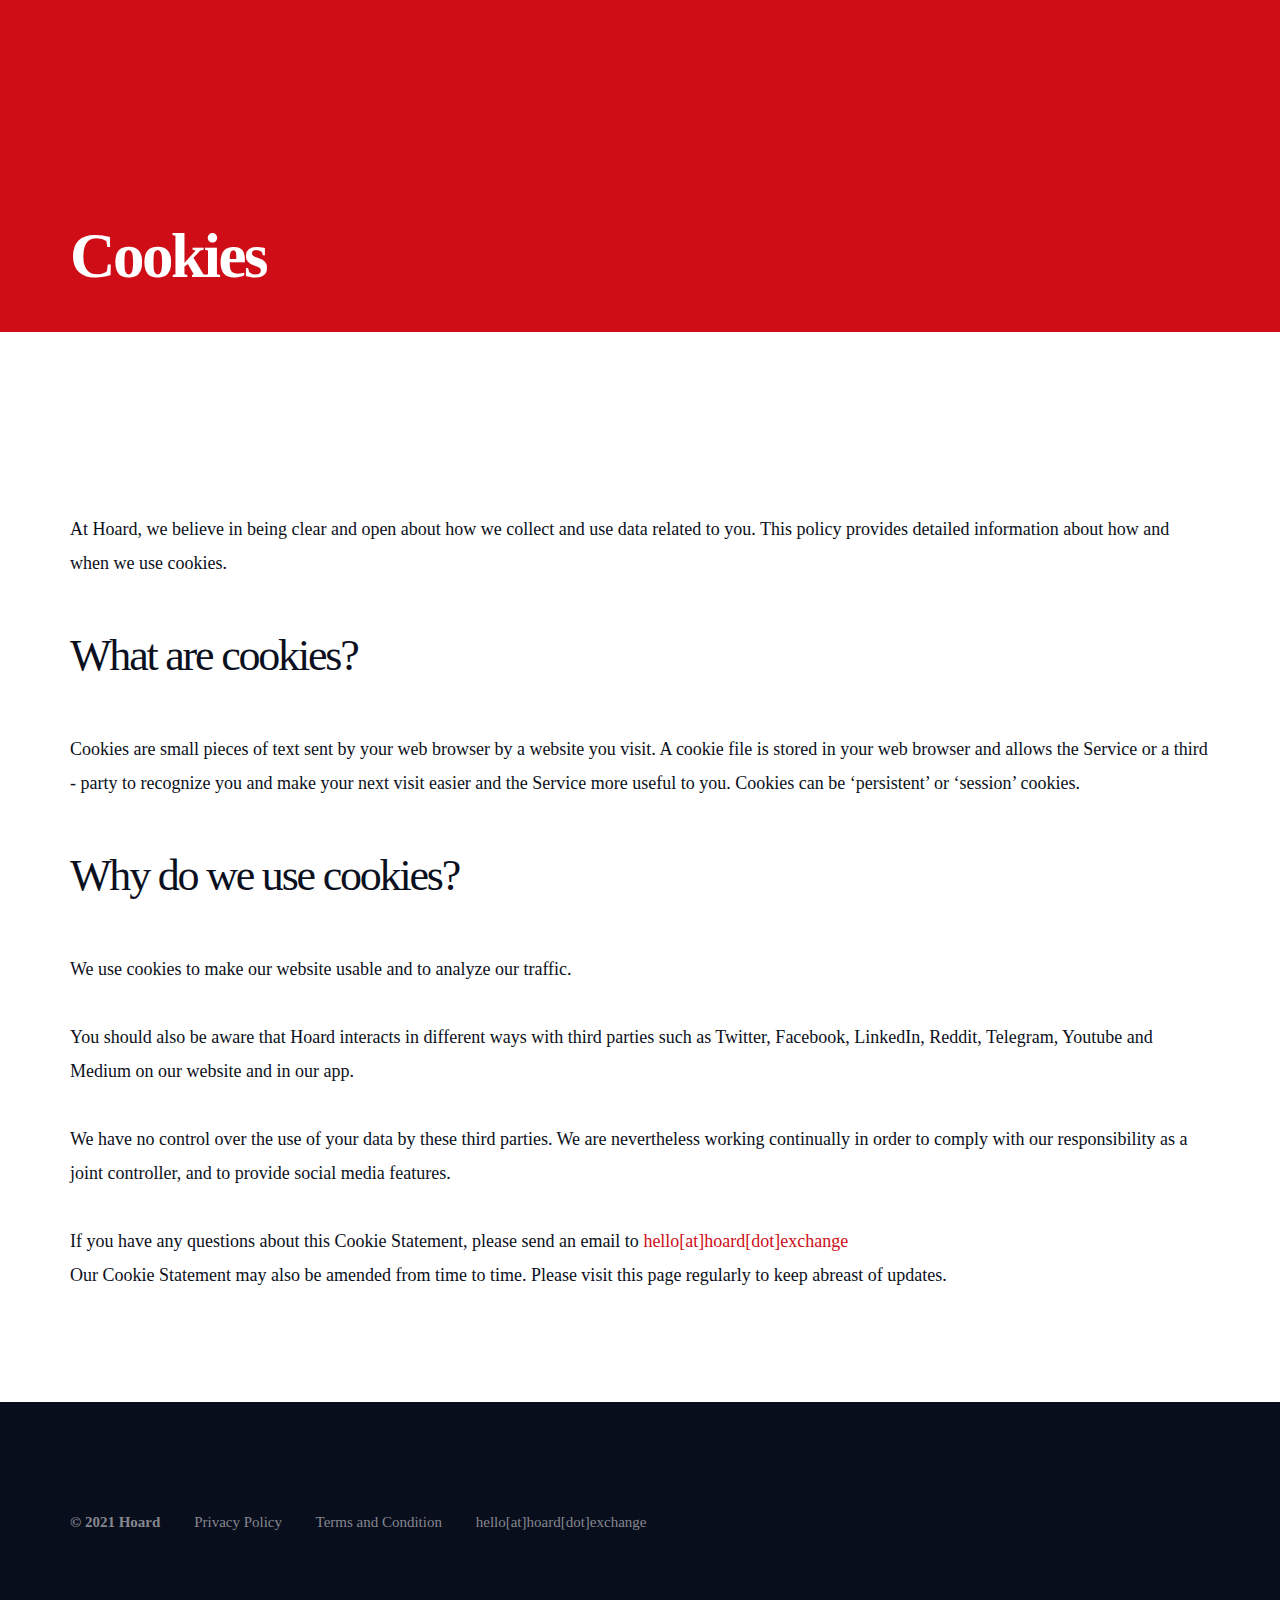
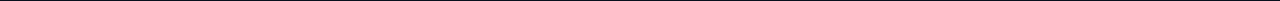
==== commit 9aa1aea3: "update" ====
--- a/cookies.html
+++ b/cookies.html
@@ -42,57 +42,6 @@
 	<!-- HEAD -->
 	<div class="head-additional-bg">
 	<div class="head dark">
-
-		<!-- Navigation -->
-		<nav class="navbar" role="navigation" id="mainNav" data-spy="affix" data-offset-top="10">
-			<div class="container">
-				
-				<div class="navbar-header animatedParent">
-					<a class="logo animated fadeInDown" href="index.html">
-						<img src="images/logo.png" alt="Hoard">
-					</a>
-					<a class="navbar-toggle"> 
-						<img src="images/mobile_menu.svg" alt="">
-					</a>
-				</div>
-				
-				<!-- Menu -->
-				<div class="collapse navbar-collapse" id="menu-collapse">
-					<ul class="menu nav navbar-nav">
-						<li><a href="index.html" lang="en">Home</a></li>
-						<li><a href="players.html" lang="en">Game Players</a></li>
-						<li><a href="devs.html" lang="en">Game Makers</a></li>
-						<li><a href="invest.html" lang="en">Private Investors</a></li>
-					</ul>
-					<ul class="menu menu-actions nav navbar-nav">
-
-						<li>
-								<a data-toggle="dropdown"><span class="currentLangName">EN</span> <i class="glyphicon glyphicon-triangle-bottom"></i></a>
-								<ul class="dropdown-menu">
-									<li class="lang" data-lang="en"><a>EN</a></li>
-									<li class="lang" data-lang="ch"><a>CH</a></li>
-									<li class="lang" data-lang="ru"><a>RU</a></li>
-									<li class="lang" data-lang="jp"><a>JP</a></li>
-									<li class="lang" data-lang="ko"><a>KO</a></li>
-									<li class="lang" data-lang="ar"><a>AR</a></li>
-								</ul>
-						</li>
-
-						<li>
-							<div class="dropdown">
-								<a class="button button-sm button-border button-border-light" data-toggle="dropdown" lang="en">Documents <i class="glyphicon glyphicon-triangle-bottom"></i></a>
-								<ul class="dropdown-menu">
-									<li><a href="files/hoard-whitepaper.pdf" lang="en">Whitepaper</a></li>
-									<li><a href="files/hoard-onepager.pdf" lang="en">Onepager</a></li>
-								</ul>
-							</div>
-						</li>
-						<li><a class="button button-sm" lang="en">Buy Hoard Tokens</a></li>
-					</ul>
-				</div>
-				
-			</div>
-		</nav>
 		
 		
 		<!-- Banner -->
@@ -163,7 +112,7 @@
 			<div class="container">
 				<div class="row">
 					<div class="col-md-8 col-copy">
-						<span>&copy; 2019 Hoard</span> <a href="privacy.html" lang="en">Privacy Policy</a> <a href="cookies.html" lang="en">Terms and Condition</a> <a class="email">hello[at]hoard[dot]exchange</a>
+						<span>&copy; 2021 Hoard</span> <a href="privacy.html" lang="en">Privacy Policy</a> <a href="cookies.html" lang="en">Terms and Condition</a> <a class="email">hello[at]hoard[dot]exchange</a>
 					</div>
 					<div class="col-md-4 col-social">
 						<a target="_blank" href="https://facebook.com/hoardexchange"><img src="images/social-facebook.svg" alt=""></a>
--- a/css/main.css
+++ b/css/main.css
@@ -812,9 +812,9 @@
 }
 .logo {
 	float: left;
-	height: 40px;
-	width: 120px;
-	margin-top: 54px;
+	height: 34.22222222222px;
+	width: 106.666666666px;
+	margin-top: 55px;
 }
 .navbar-toggle {
 	margin-top: 38px;
@@ -826,14 +826,18 @@
 
 /* Menu */
 .menu {
-	margin-left: 50px;
+	margin-left: 30px;
 	margin-top: 53px;
 	font-weight: 600;
 }
 .menu li a {
-	padding: 10px 14px;
+	padding: 10px 12px;
 	margin-left: 10px;
 	color: #fff;
+}
+.menu li a.out-link {
+/*	color: #000;
+	font-weight: 900;*/
 }
 .menu > li > a:focus, 
 .menu > li > a:hover {
@@ -851,13 +855,21 @@
 	margin-left: 2px;
 	vertical-align: 19%;
 }
-
+#menu-collapse > ul.menu.nav.navbar-nav.navbar-right > li > a {
+    margin: 0px 0px 0px 15px;
+    padding-left: 0px;
+    padding-right: 0px;
+}
 
 .menu .button {
 	margin-top: -3px;
 }
 .menu .button:hover {
 	background: #CE0D17;
+}
+.menu .button-light:hover {
+	background: #fff;
+	color: #CE0D17 !important;
 }
 .menu .button-border {
 	margin-right: 10px;
@@ -987,9 +999,9 @@
 .banner .tokens {
 	margin-top: 23px;
 }
-.partners {
+/* .partners {
 	padding-top: 60px;
-}
+} */
 .mainpage .partners {
 	margin-top: -140px;
 }
@@ -1062,6 +1074,11 @@
 
 
 
+/* BOUNTIES */
+.col-bounties .h5-muted {
+	color: #fff;
+	margin-top: 30px;
+}
 
 
 
@@ -2101,6 +2118,9 @@
 footer .links .col-social a:first-child {
 	margin-left: 0px;
 }
+body > footer > div > div > div > div.col-md-4.col-social {
+    display: none;
+}
 footer .links .textlink {
 	font-weight: normal !important;
 	margin-right: 0px !important;
@@ -2894,4 +2914,4 @@
 }
 .lang-ar #valueProposition .col-button {
 	text-align: left;
-}+}
--- a/css/responsive.css
+++ b/css/responsive.css
@@ -707,6 +707,9 @@
     .collapsing {
         overflow: hidden!important;
     }
+    body > footer > div > div > div > div.col-md-4.col-social {
+        display: block;
+    }
 }
 @media (min-width: 1200px) {
     .navbar-collapse.collapse {
@@ -749,7 +752,7 @@
 
 /* Mobile menu */
 @media (max-width: 1200px) {
-	#menu-collapse > ul {
+	#menu-collapse > ul > #navbar-left{
 		position: fixed;
 		text-align: left;
 		width: 100%;
@@ -757,6 +760,9 @@
 		margin: 0;
 		background: #000;		
 		padding-bottom: 40px;
+    }
+    #menu-collapse > ul.menu.nav.navbar-nav.navbar-right{
+		display: none;
 	}
 	#menu-collapse ul:not(.menu-actions) {
 		padding-top: 100px;
